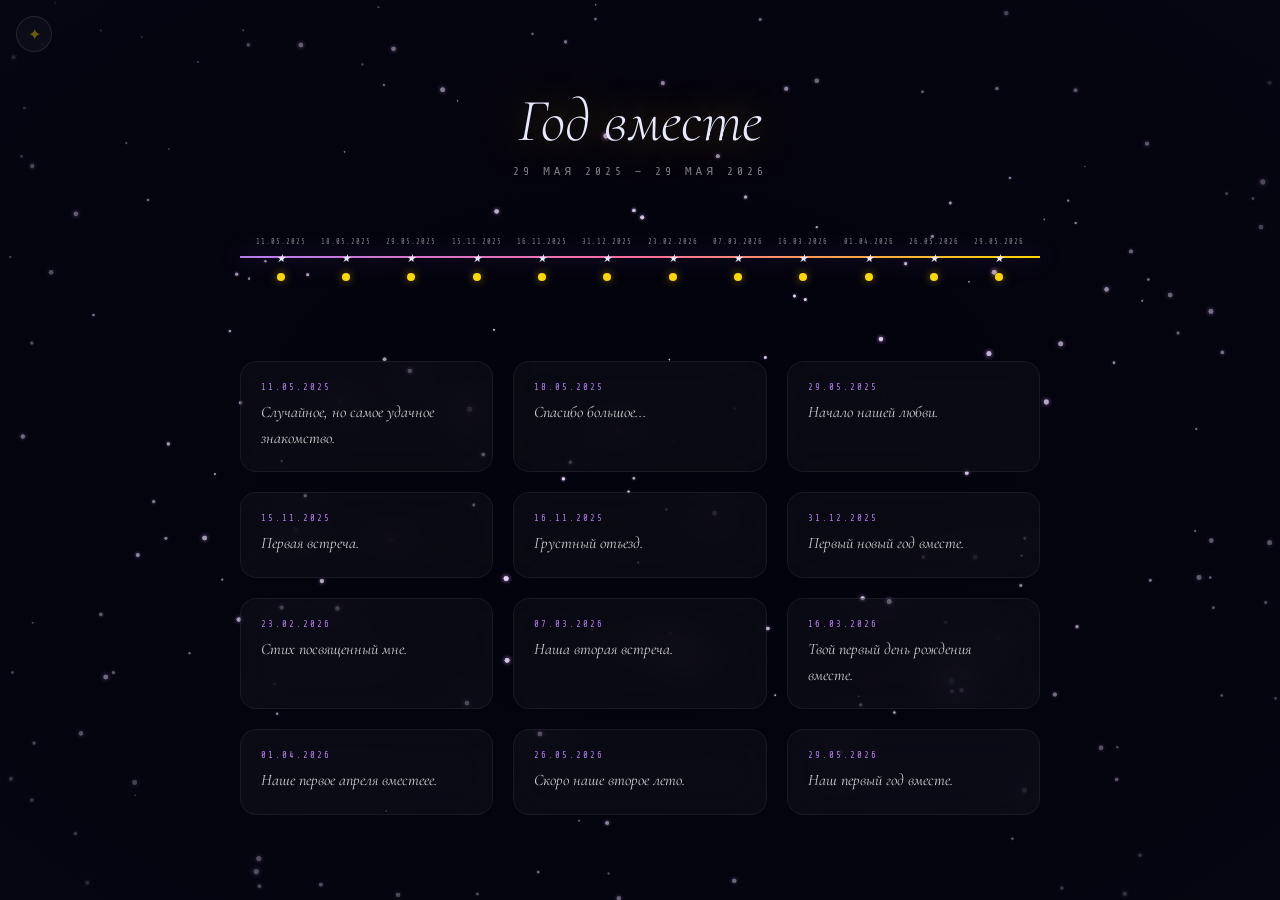
==== index.html @ 1523d1d0 "врк" ====
<!DOCTYPE html>
<html lang="ru">
<head>
    <meta charset="UTF-8">
    <meta name="viewport" content="width=device-width, initial-scale=1.0, user-scalable=no">
    <title>✨ Наше созвездие · 29.05</title>
    
    <link rel="preconnect" href="https://fonts.googleapis.com">
    <link rel="preconnect" href="https://fonts.gstatic.com" crossorigin>
    <link href="https://fonts.googleapis.com/css2?family=Cormorant+Garamond:ital,wght@0,300;0,400;0,600;1,300;1,400&family=Share+Tech+Mono&family=Montserrat:wght@300;400&display=swap" rel="stylesheet">
    
    <link rel="stylesheet" href="style.css">
</head>
<body>
    
    <!-- СЕКРЕТНАЯ ЗВЁЗДОЧКА -->
    <button id="dev-skip-btn" class="dev-star" title="Пропустить ожидание">✦</button>
    
    <canvas id="bg-canvas"></canvas>
    <div class="vignette"></div>
    <div class="bg-aurora"></div>
    
    <div id="cursor"></div>
    <div id="cursor-ring"></div>
    
    <!-- ЭКРАН 1: СОЗВЕЗДИЕ -->
    <section id="constellation-screen" class="screen active">
        
        <div class="instruction">
            <span class="instruction-text">Соедини звёзды</span>
            <span class="instruction-sub">Нажимай на сияющие звёзды по порядку</span>
        </div>
        
        <svg id="constellation-svg" viewBox="0 0 800 700" preserveAspectRatio="xMidYMid meet">
            <g id="lines-group"></g>
            <g id="stars-group">
                <circle class="star-node" cx="400" cy="620" r="6" data-month="12" data-name="Декабрь"/>
                <circle class="star-node" cx="310" cy="540" r="6" data-month="11" data-name="Ноябрь"/>
                <circle class="star-node" cx="230" cy="430" r="6" data-month="10" data-name="Октябрь"/>
                <circle class="star-node" cx="200" cy="310" r="6" data-month="9" data-name="Сентябрь"/>
                <circle class="star-node" cx="240" cy="190" r="6" data-month="8" data-name="Август"/>
                <circle class="star-node" cx="340" cy="120" r="6" data-month="7" data-name="Июль"/>
                <circle class="star-node" cx="400" cy="150" r="6" data-month="6" data-name="Июнь"/>
                <circle class="star-node special" cx="460" cy="120" r="9" data-month="5" data-name="29 мая 2025"/>
                <circle class="star-node" cx="560" cy="190" r="6" data-month="4" data-name="Апрель"/>
                <circle class="star-node" cx="600" cy="310" r="6" data-month="3" data-name="Март"/>
                <circle class="star-node" cx="570" cy="430" r="6" data-month="2" data-name="Февраль"/>
                <circle class="star-node" cx="490" cy="540" r="6" data-month="1" data-name="Январь"/>
            </g>
        </svg>
        
        <div class="star-counter">
            <span id="connected-count">0</span>/12 звёзд
        </div>
        <div class="progress-mini">
            <div class="progress-mini-fill" id="constellation-progress"></div>
        </div>
        
    </section>
    
    <!-- ЭКРАН 2: ПОРТАЛ + ТАЙМЕР -->
    <section id="portal-screen" class="screen">
        
        <div class="portal-wrapper">
            <div class="crystals-orbit">
                <div class="crystal c1"></div>
                <div class="crystal c2"></div>
                <div class="crystal c3"></div>
                <div class="crystal c4"></div>
                <div class="crystal c5"></div>
            </div>
            
            <div class="portal-gate" id="portal-gate">
                <div class="portal-inner">
                    <div class="portal-energy"></div>
                    <div class="portal-seal" id="portal-seal">
                        <span class="seal-text">ЗАПЕЧАТАНО</span>
                        <span class="seal-sub">до 29.05</span>
                    </div>
                </div>
            </div>
            
            <div class="portal-ring"></div>
        </div>
        
        <div class="countdown-box">
            <h2 class="countdown-title">Портал откроется через</h2>
            <div class="countdown-timer">
                <div class="time-block">
                    <span class="time-value" id="days">04</span>
                    <span class="time-label">дня</span>
                </div>
                <span class="time-colon">:</span>
                <div class="time-block">
                    <span class="time-value" id="hours">00</span>
                    <span class="time-label">часов</span>
                </div>
                <span class="time-colon">:</span>
                <div class="time-block">
                    <span class="time-value" id="minutes">00</span>
                    <span class="time-label">минут</span>
                </div>
                <span class="time-colon">:</span>
                <div class="time-block">
                    <span class="time-value" id="seconds">00</span>
                    <span class="time-label">секунд</span>
                </div>
            </div>
            <div class="daily-message" id="daily-message">✦ Магия накапливается... ✦</div>
        </div>
        
    </section>
    
    <!-- ЭКРАН 3: ВОСПОМИНАНИЯ -->
    <section id="memories-screen" class="screen">
        <div class="memories-container">
            <h1 class="memories-title">Год вместе</h1>
            <p class="memories-subtitle">29 мая 2025 — 29 мая 2026</p>
            
            <div class="timeline">
                <div class="timeline-line"></div>
                <div class="timeline-fill" id="timeline-fill"></div>
                <div class="timeline-moments" id="timeline-moments"></div>
            </div>
            
            <div class="memories-grid" id="memories-grid"></div>
        </div>
    </section>
    
    <!-- IFRAME ДЛЯ ДИАЛОГОВ -->
    <div id="dialog-overlay" class="dialog-overlay hidden">
        <button id="close-dialog" class="close-dialog-btn">✕</button>
        <iframe id="dialog-frame" src="" frameborder="0"></iframe>
    </div>
    
    <audio id="bg-music" loop>
        <source src="#" type="audio/mpeg">
    </audio>
    
    <script src="script.js"></script>
</body>
</html>
---- style.css ----
* {
    margin: 0;
    padding: 0;
    box-sizing: border-box;
}

html {
    scroll-behavior: smooth;
    -webkit-font-smoothing: antialiased;
}

body {
    min-height: 100vh;
    overflow-x: hidden;
    background: #060612;
    color: #fff;
    font-family: 'Montserrat', sans-serif;
    cursor: none;
}

:root {
    --purple: #b57bee;
    --pink: #ff6b9d;
    --blue: #5ce1e6;
    --gold: #ffd700;
    --glow-purple: rgba(181, 123, 238, 0.5);
    --glow-pink: rgba(255, 107, 157, 0.4);
    --glow-gold: rgba(255, 215, 0, 0.5);
    --font-serif: 'Cormorant Garamond', Georgia, serif;
    --font-mono: 'Share Tech Mono', monospace;
}

.dev-star {
    position: fixed;
    top: 16px;
    left: 16px;
    width: 36px;
    height: 36px;
    border-radius: 50%;
    background: rgba(255,255,255,0.03);
    border: 1px solid rgba(255,255,255,0.1);
    color: rgba(255,215,0,0.4);
    font-size: 16px;
    cursor: pointer;
    z-index: 10000;
    backdrop-filter: blur(10px);
    transition: all 0.4s ease;
    display: flex;
    align-items: center;
    justify-content: center;
    animation: devStarPulse 3s ease-in-out infinite;
}

.dev-star:hover {
    color: #ffd700;
    background: rgba(255,215,0,0.08);
    border-color: rgba(255,215,0,0.4);
    box-shadow: 0 0 25px rgba(255,215,0,0.3);
    animation: none;
}

@keyframes devStarPulse {
    0%, 100% { color: rgba(255,215,0,0.3); }
    50% { color: rgba(255,215,0,0.7); }
}

#cursor {
    position: fixed;
    width: 10px;
    height: 10px;
    background: #fff;
    border-radius: 50%;
    pointer-events: none;
    z-index: 9999;
    mix-blend-mode: difference;
    transition: transform 0.15s ease, background 0.3s;
    box-shadow: 0 0 15px rgba(255,255,255,0.8), 0 0 30px rgba(181,123,238,0.6);
}

#cursor-ring {
    position: fixed;
    width: 36px;
    height: 36px;
    border: 1px solid rgba(255,255,255,0.3);
    border-radius: 50%;
    pointer-events: none;
    z-index: 9998;
    transition: width 0.3s, height 0.3s, border-color 0.3s;
}

#bg-canvas {
    position: fixed;
    inset: 0;
    z-index: 1;
    pointer-events: none;
}

.vignette {
    position: fixed;
    inset: 0;
    background: radial-gradient(ellipse at center, transparent 30%, rgba(6,6,18,0.95) 100%);
    pointer-events: none;
    z-index: 2;
}

.bg-aurora {
    position: fixed;
    width: 150vmax;
    height: 150vmax;
    background: radial-gradient(circle, 
        rgba(181,123,238,0.08) 0%, 
        rgba(255,107,157,0.04) 30%, 
        rgba(92,225,230,0.03) 60%, 
        transparent 70%);
    top: 50%;
    left: 50%;
    transform: translate(-50%, -50%);
    animation: auroraDrift 12s ease-in-out infinite;
    z-index: 0;
    pointer-events: none;
}

@keyframes auroraDrift {
    0%, 100% { transform: translate(-50%, -50%) scale(1) rotate(0deg); }
    33% { transform: translate(-48%, -52%) scale(1.1) rotate(3deg); }
    66% { transform: translate(-52%, -48%) scale(0.95) rotate(-2deg); }
}

.screen {
    position: fixed;
    inset: 0;
    display: flex;
    flex-direction: column;
    justify-content: center;
    align-items: center;
    z-index: 10;
    opacity: 0;
    pointer-events: none;
    transition: opacity 1.5s ease;
}

.screen.active {
    opacity: 1;
    pointer-events: all;
}

.instruction {
    position: absolute;
    top: 30px;
    left: 50%;
    transform: translateX(-50%);
    text-align: center;
    z-index: 20;
    pointer-events: none;
}

.instruction-text {
    display: block;
    font-family: var(--font-serif);
    font-size: clamp(24px, 5vw, 40px);
    font-style: italic;
    color: #e8e8ff;
    text-shadow: 0 0 30px var(--glow-purple);
    margin-bottom: 8px;
}

.instruction-sub {
    display: block;
    font-family: var(--font-mono);
    font-size: 10px;
    letter-spacing: 3px;
    color: rgba(255,255,255,0.5);
    text-transform: uppercase;
}

#constellation-svg {
    width: min(95vw, 600px);
    height: auto;
    position: relative;
    z-index: 15;
    pointer-events: all;
    transition: filter 1s ease;
}

.star-node {
    fill: rgba(255,255,255,0.4);
    stroke: rgba(255,255,255,0.6);
    stroke-width: 1;
    cursor: pointer;
    pointer-events: all;
    transition: all 0.3s ease;
    filter: drop-shadow(0 0 4px rgba(255,255,255,0.4));
}

.star-node.available {
    fill: #fff;
    stroke: #fff;
    stroke-width: 2;
    filter: drop-shadow(0 0 15px rgba(255,215,0,0.8));
    animation: availablePulse 1.2s ease-in-out infinite;
    cursor: pointer;
}

@keyframes availablePulse {
    0%, 100% { filter: drop-shadow(0 0 15px rgba(255,215,0,0.8)); }
    50% { filter: drop-shadow(0 0 30px rgba(255,215,0,1)); }
}

.star-node.connected {
    fill: var(--gold);
    stroke: var(--gold);
    filter: drop-shadow(0 0 20px var(--glow-gold));
    animation: starPulse 2s ease-in-out infinite;
    pointer-events: none;
}

.star-node.special {
    fill: var(--pink);
    stroke: var(--pink);
    filter: drop-shadow(0 0 25px var(--glow-pink));
}

.star-node.special.available {
    fill: #ff9ec0;
    stroke: #fff;
    filter: drop-shadow(0 0 25px rgba(255,107,157,1));
}

.star-node.special.connected {
    fill: var(--gold);
    stroke: #fff;
    filter: drop-shadow(0 0 35px var(--glow-gold));
}

@keyframes starPulse {
    0%, 100% { filter: drop-shadow(0 0 15px var(--glow-gold)); }
    50% { filter: drop-shadow(0 0 30px var(--glow-gold)); }
}

.constellation-line {
    stroke: rgba(255,215,0,0.7);
    stroke-width: 2;
    stroke-linecap: round;
    stroke-dasharray: 1000;
    stroke-dashoffset: 1000;
    animation: drawLine 1.5s ease forwards;
    filter: drop-shadow(0 0 6px var(--glow-gold));
}

@keyframes drawLine {
    to { stroke-dashoffset: 0; }
}

.star-counter {
    margin-top: 15px;
    font-family: var(--font-mono);
    font-size: 14px;
    letter-spacing: 4px;
    color: rgba(255,255,255,0.7);
    z-index: 20;
    pointer-events: none;
}

.star-counter span {
    color: var(--gold);
    font-size: 20px;
}

.progress-mini {
    width: 200px;
    height: 1px;
    background: rgba(255,255,255,0.1);
    margin-top: 12px;
    z-index: 20;
    overflow: hidden;
    pointer-events: none;
}

.progress-mini-fill {
    height: 100%;
    width: 0%;
    background: linear-gradient(90deg, transparent, var(--gold), var(--pink));
    transition: width 0.5s ease;
    box-shadow: 0 0 10px var(--glow-gold);
}

@keyframes heartbeat {
    0%, 100% { transform: scale(1); }
    14% { transform: scale(1.06); }
    28% { transform: scale(1); }
    42% { transform: scale(1.04); }
    56% { transform: scale(1); }
}

.portal-wrapper {
    position: relative;
    width: clamp(280px, 60vw, 450px);
    height: clamp(280px, 60vw, 450px);
    margin-bottom: 40px;
}

.crystals-orbit {
    position: absolute;
    inset: -40px;
    animation: orbitSpin 20s linear infinite;
}

@keyframes orbitSpin {
    to { transform: rotate(360deg); }
}

.crystal {
    position: absolute;
    width: 8px;
    height: 8px;
    background: #fff;
    border-radius: 50%;
    box-shadow: 0 0 15px var(--glow-purple), 0 0 30px rgba(92,225,230,0.4);
}

.crystal.c1 { top: 0; left: 50%; transform: translateX(-50%); }
.crystal.c2 { top: 15%; right: 0; }
.crystal.c3 { bottom: 15%; right: 5%; }
.crystal.c4 { bottom: 0; left: 50%; transform: translateX(-50%); }
.crystal.c5 { top: 15%; left: 0; }

.portal-gate {
    position: absolute;
    inset: 20px;
    border-radius: 50%;
    overflow: hidden;
    border: 2px solid rgba(255,255,255,0.1);
    box-shadow: 0 0 60px rgba(181,123,238,0.2), inset 0 0 60px rgba(181,123,238,0.1);
}

.portal-inner {
    width: 100%;
    height: 100%;
    border-radius: 50%;
    background: radial-gradient(ellipse at center, rgba(10,10,31,0.8) 0%, rgba(6,6,18,0.95) 100%);
    display: flex;
    justify-content: center;
    align-items: center;
    position: relative;
}

.portal-energy {
    position: absolute;
    inset: -50%;
    background: conic-gradient(from 0deg, transparent, rgba(181,123,238,0.2), transparent, rgba(92,225,230,0.2), transparent, rgba(255,107,157,0.2), transparent);
    animation: energySpin 8s linear infinite;
    opacity: 0.4;
}

@keyframes energySpin {
    to { transform: rotate(360deg); }
}

.portal-seal {
    position: relative;
    z-index: 2;
    text-align: center;
}

.seal-text {
    display: block;
    font-family: var(--font-serif);
    font-size: clamp(18px, 3vw, 28px);
    font-style: italic;
    color: #e8e8ff;
    text-shadow: 0 0 20px var(--glow-purple);
    letter-spacing: 6px;
}

.seal-sub {
    display: block;
    font-family: var(--font-mono);
    font-size: 10px;
    letter-spacing: 4px;
    color: rgba(255,255,255,0.5);
    margin-top: 8px;
}

.portal-ring {
    position: absolute;
    inset: 0;
    border-radius: 50%;
    border: 1px solid rgba(255,255,255,0.08);
    box-shadow: 0 0 40px rgba(181,123,238,0.1);
    animation: ringPulse 4s ease-in-out infinite;
}

@keyframes ringPulse {
    0%, 100% { box-shadow: 0 0 40px rgba(181,123,238,0.1); }
    50% { box-shadow: 0 0 80px rgba(181,123,238,0.2); }
}

.countdown-box {
    text-align: center;
}

.countdown-title {
    font-family: var(--font-serif);
    font-size: clamp(16px, 3vw, 22px);
    font-style: italic;
    font-weight: 300;
    color: rgba(255,255,255,0.8);
    margin-bottom: 20px;
    letter-spacing: 2px;
}

.countdown-timer {
    display: flex;
    justify-content: center;
    align-items: center;
    gap: clamp(8px, 2vw, 16px);
    font-family: var(--font-mono);
}

.time-block {
    display: flex;
    flex-direction: column;
    align-items: center;
    min-width: 70px;
}

.time-value {
    font-size: clamp(32px, 8vw, 60px);
    font-weight: 300;
    color: #fff;
    text-shadow: 0 0 30px var(--glow-purple), 0 0 60px rgba(92,225,230,0.4);
    line-height: 1;
}

.time-label {
    font-size: 9px;
    letter-spacing: 3px;
    color: rgba(255,255,255,0.5);
    margin-top: 8px;
    text-transform: uppercase;
}

.time-colon {
    font-size: clamp(24px, 6vw, 40px);
    color: rgba(255,255,255,0.4);
    margin-top: -10px;
}

.daily-message {
    margin-top: 25px;
    font-family: var(--font-serif);
    font-style: italic;
    font-size: 14px;
    color: rgba(255,255,255,0.6);
    letter-spacing: 3px;
}

/* ===== ЭКРАН ВОСПОМИНАНИЙ ===== */
#memories-screen {
    overflow-y: auto;
    overflow-x: hidden;
    padding: 80px 20px 40px;
}

.memories-container {
    max-width: 800px;
    width: 100%;
    margin: 0 auto;
}

.memories-title {
    font-family: var(--font-serif);
    font-size: clamp(36px, 8vw, 60px);
    font-style: italic;
    font-weight: 300;
    text-align: center;
    color: #e8e8ff;
    text-shadow: 0 0 40px var(--glow-gold);
    margin-bottom: 8px;
}

.memories-subtitle {
    font-family: var(--font-mono);
    font-size: 11px;
    letter-spacing: 4px;
    color: rgba(255,255,255,0.5);
    text-align: center;
    margin-bottom: 60px;
    text-transform: uppercase;
}

/* Шкала времени */
.timeline {
    position: relative;
    padding: 0 0 30px;
    margin: 0 auto 50px;
    max-width: 100%;
    overflow-x: visible;
}

.timeline-line {
    position: absolute;
    top: 18px;
    left: 0;
    right: 0;
    height: 1px;
    background: rgba(255,255,255,0.1);
}

.timeline-fill {
    position: absolute;
    top: 18px;
    left: 0;
    height: 2px;
    background: linear-gradient(90deg, var(--purple), var(--pink), var(--gold));
    box-shadow: 0 0 20px var(--glow-purple);
    width: 0%;
    transition: width 2s ease;
}

.timeline-moments {
    display: flex;
    justify-content: space-between;
    position: relative;
    z-index: 1;
    width: 100%;
    padding: 0 8px;
}

.timeline-moment {
    display: flex;
    flex-direction: column;
    align-items: center;
    text-align: center;
    cursor: pointer;
    transition: transform 0.3s ease;
    position: relative;
    flex: 1;
    min-width: 0;
}

.timeline-moment:hover {
    transform: translateY(-2px);
}

.timeline-moment:hover .moment-dot {
    box-shadow: 0 0 20px rgba(255,215,0,0.8);
}

.moment-date {
    font-family: var(--font-mono);
    font-size: 7px;
    letter-spacing: 1px;
    color: rgba(255,255,255,0.5);
    margin-bottom: 6px;
    white-space: nowrap;
}

.moment-label {
    font-family: var(--font-serif);
    font-size: 11px;
    font-style: italic;
    color: #e8e8ff;
    margin-bottom: 8px;
}

.moment-dot {
    width: 8px;
    height: 8px;
    background: var(--gold);
    border-radius: 50%;
    box-shadow: 0 0 10px var(--glow-gold);
    flex-shrink: 0;
    z-index: 2;
}

/* Галерея карточек */
.memories-grid {
    display: grid;
    grid-template-columns: repeat(auto-fit, minmax(220px, 1fr));
    gap: 20px;
    padding-bottom: 40px;
}

.memory-card {
    background: rgba(255,255,255,0.03);
    border: 1px solid rgba(255,255,255,0.06);
    border-radius: 16px;
    padding: 20px;
    backdrop-filter: blur(20px);
    transition: all 0.4s ease;
    cursor: pointer;
}

.memory-card:hover {
    background: rgba(255,255,255,0.06);
    border-color: rgba(181,123,238,0.3);
    box-shadow: 0 8px 30px rgba(181,123,238,0.2);
    transform: translateY(-4px);
}

.memory-date {
    font-family: var(--font-mono);
    font-size: 9px;
    letter-spacing: 2px;
    color: var(--purple);
    margin-bottom: 8px;
}

.memory-text {
    font-family: var(--font-serif);
    font-size: 16px;
    font-style: italic;
    color: rgba(255,255,255,0.8);
    line-height: 1.6;
}

/* ===== ОВЕРЛЕЙ ДЛЯ ДИАЛОГОВ ===== */
.dialog-overlay {
    position: fixed;
    inset: 0;
    z-index: 100;
    background: rgba(0,0,0,0.95);
    display: flex;
    justify-content: center;
    align-items: center;
    transition: opacity 0.4s ease;
}

.dialog-overlay.hidden {
    opacity: 0;
    pointer-events: none;
}

.dialog-overlay iframe {
    width: 100%;
    max-width: 500px;
    height: 100vh;
    border: none;
    border-radius: 0;
}

.close-dialog-btn {
    position: fixed;
    top: 16px;
    right: 16px;
    width: 40px;
    height: 40px;
    border-radius: 50%;
    background: rgba(255,255,255,0.08);
    border: 1px solid rgba(255,255,255,0.15);
    color: #fff;
    font-size: 18px;
    cursor: pointer;
    z-index: 101;
    backdrop-filter: blur(10px);
    transition: all 0.3s ease;
    display: flex;
    align-items: center;
    justify-content: center;
}

.close-dialog-btn:hover {
    background: rgba(255,45,85,0.2);
    border-color: rgba(255,45,85,0.4);
    transform: scale(1.1);
}

/* ===== АДАПТАЦИЯ ===== */
@media (max-width: 640px) {
    #cursor, #cursor-ring { display: none; }
    body { cursor: auto; }
    
    .countdown-timer { gap: 6px; }
    .time-block { min-width: 55px; }
    .time-value { font-size: 28px; }
    .time-colon { font-size: 20px; margin-top: -6px; }
    
    .memories-grid { grid-template-columns: 1fr; }
    
    .dev-star { top: 10px; left: 10px; width: 30px; height: 30px; font-size: 13px; }
    
    .moment-date { font-size: 6px; letter-spacing: 0.5px; }
    .moment-label { font-size: 9px; }
    .moment-dot { width: 6px; height: 6px; }
    
    .close-dialog-btn { top: 10px; right: 10px; width: 34px; height: 34px; font-size: 16px; }
}

@media (max-width: 400px) {
    .time-block { min-width: 42px; }
    .time-value { font-size: 22px; }
    .time-label { font-size: 7px; letter-spacing: 1px; }
    
    .moment-date { font-size: 5px; }
    .moment-label { font-size: 8px; }
}
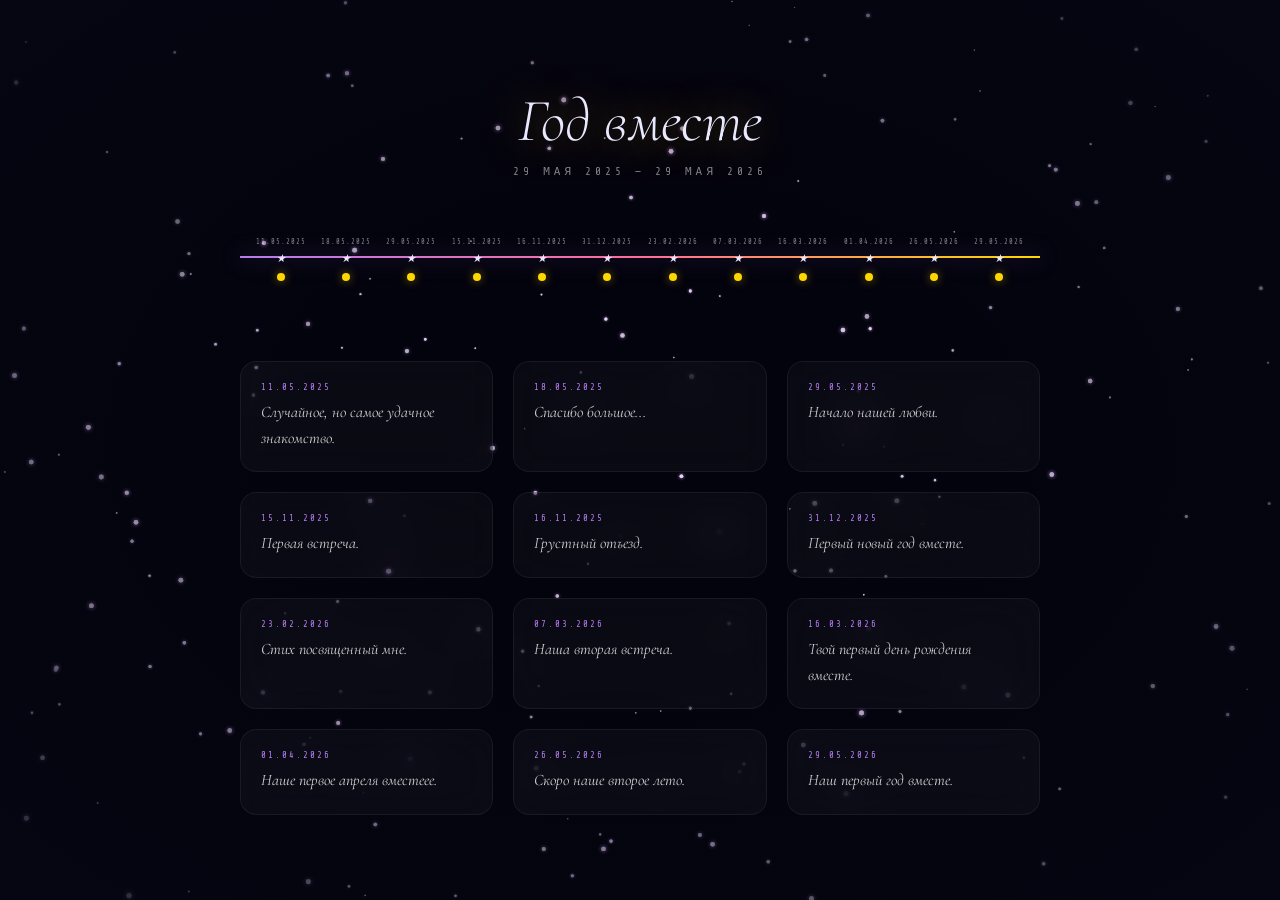
==== commit bc1c8b7a: "123" ====
--- a/index.html
+++ b/index.html
@@ -13,8 +13,6 @@
 </head>
 <body>
     
-    <!-- СЕКРЕТНАЯ ЗВЁЗДОЧКА -->
-    <button id="dev-skip-btn" class="dev-star" title="Пропустить ожидание">✦</button>
     
     <canvas id="bg-canvas"></canvas>
     <div class="vignette"></div>
--- a/style.css
+++ b/style.css
@@ -30,39 +30,6 @@
     --font-mono: 'Share Tech Mono', monospace;
 }
 
-.dev-star {
-    position: fixed;
-    top: 16px;
-    left: 16px;
-    width: 36px;
-    height: 36px;
-    border-radius: 50%;
-    background: rgba(255,255,255,0.03);
-    border: 1px solid rgba(255,255,255,0.1);
-    color: rgba(255,215,0,0.4);
-    font-size: 16px;
-    cursor: pointer;
-    z-index: 10000;
-    backdrop-filter: blur(10px);
-    transition: all 0.4s ease;
-    display: flex;
-    align-items: center;
-    justify-content: center;
-    animation: devStarPulse 3s ease-in-out infinite;
-}
-
-.dev-star:hover {
-    color: #ffd700;
-    background: rgba(255,215,0,0.08);
-    border-color: rgba(255,215,0,0.4);
-    box-shadow: 0 0 25px rgba(255,215,0,0.3);
-    animation: none;
-}
-
-@keyframes devStarPulse {
-    0%, 100% { color: rgba(255,215,0,0.3); }
-    50% { color: rgba(255,215,0,0.7); }
-}
 
 #cursor {
     position: fixed;
@@ -678,7 +645,6 @@
     
     .memories-grid { grid-template-columns: 1fr; }
     
-    .dev-star { top: 10px; left: 10px; width: 30px; height: 30px; font-size: 13px; }
     
     .moment-date { font-size: 6px; letter-spacing: 0.5px; }
     .moment-label { font-size: 9px; }
